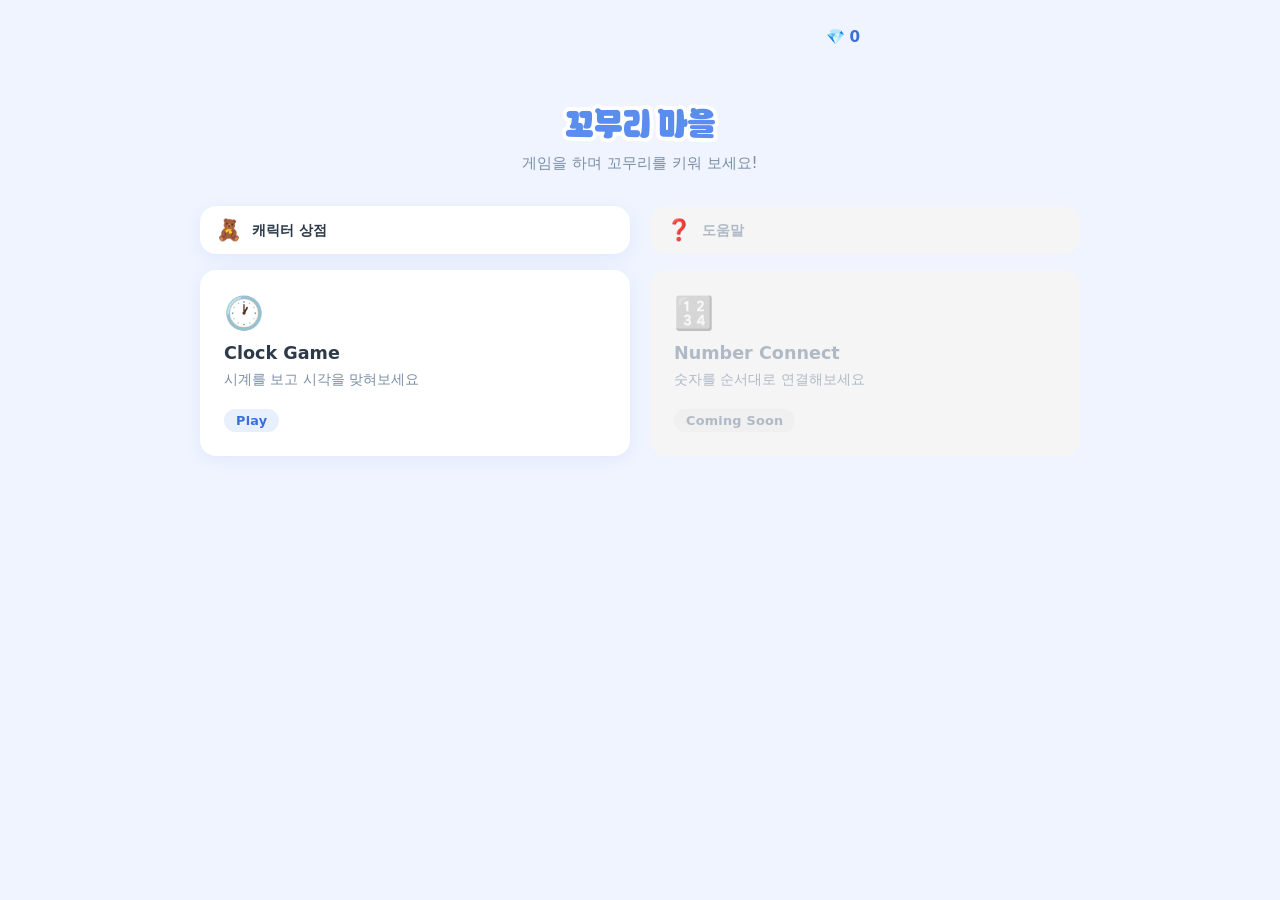
==== index.html @ cd5f7048 "convert project to ES Modules" ====
<!-- v0.1.0 : 최초 생성 - Web Games 허브 메인 화면
     v0.1.1 : 우상단 Gold 표시 추가
     v0.1.2 : 캐릭터 상점 카드 추가
     v0.1.3 : 상단 퀵버튼 영역 추가(캐릭터 상점, 도움말), 게임 카드 목록 분리
     v0.1.4 : Refactor_공통 Sticky Header 적용 -->
<!DOCTYPE html>
<html lang="ko">
<head>
  <meta charset="UTF-8" />
  <meta name="viewport" content="width=device-width, initial-scale=1.0" />
  <title>Web Games</title>
  <link rel="stylesheet" href="shared/header.css" />
  <link rel="stylesheet" href="style.css" />
</head>
<body>

  <!-- 전체 페이지를 감싸는 래퍼 (PC 가운데 정렬용) -->
  <div class="wrapper">

    <!-- 헤더 영역: 제목 + 설명 -->
    <header class="site-header">
      <h1 class="site-title">꼬무리 마을</h1>
      <p class="site-desc">게임을 하며 꼬무리를 키워 보세요!</p>
    </header>

    <!-- 상단 퀵버튼: 캐릭터 상점 + 도움말 (게임 카드 절반 높이) -->
    <nav class="quick-grid">
      <a href="characters/character-shop.html" class="quick-btn quick-btn--active">
        <span class="quick-btn__icon">🧸</span>
        <span class="quick-btn__label">캐릭터 상점</span>
      </a>
      <button type="button" class="quick-btn quick-btn--soon" id="btn-help">
        <span class="quick-btn__icon">❓</span>
        <span class="quick-btn__label">도움말</span>
      </button>
    </nav>

    <!-- 게임 카드 목록 -->
    <main class="card-grid">

      <!-- Clock Game: 단계 선택 화면으로 이동 -->
      <a href="games/clock/select.html" class="card card--active">
        <div class="card__icon" aria-hidden="true">🕐</div>
        <h2 class="card__title">Clock Game</h2>
        <p class="card__desc">시계를 보고 시각을 맞혀보세요</p>
        <span class="card__badge card__badge--play">Play</span>
      </a>

      <!-- Number Connect: 아직 준비 중 -->
      <div class="card card--soon" aria-disabled="true">
        <div class="card__icon" aria-hidden="true">🔢</div>
        <h2 class="card__title">Number Connect</h2>
        <p class="card__desc">숫자를 순서대로 연결해보세요</p>
        <span class="card__badge card__badge--soon">Coming Soon</span>
      </div>

    </main>

  </div><!-- /.wrapper -->

  <script type="module" src="index.js"></script>

</body>
</html>
---- shared/header.css ----
/* v0.1.0 : 최초 생성 - 공통 Sticky Header 스타일 */

/* ===========================
   공통 Sticky Header
=========================== */

.shared-header {
  position: fixed;
  top: 0;
  left: 0;
  z-index: 500;
  width: 100%;
  height: 8.33vh;
  display: flex;
  align-items: center;
  background: rgba(240, 244, 255, 0.1); /* #f0f4ff 반투명 */
  backdrop-filter: blur(8px);
  -webkit-backdrop-filter: blur(8px);
  box-sizing: border-box;
}

.shared-header__content {
  width: 100%;
  max-width: 480px;
  margin: 0 auto;
  padding: 0 1.25rem;
  display: flex;
  justify-content: flex-end;
}

/* Gold 표시: 아이콘 왼쪽, 숫자 오른쪽 */
.shared-header__gold {
  display: flex;
  align-items: center;
  gap: 0.25rem;
  font-weight: 700;
  font-size: 0.95rem;
  color: #3a6fdb; /* --color-primary-dark */
}

.shared-header__gold-value {
  font-variant-numeric: tabular-nums;
}
---- style.css ----
/* v0.1.0 : 최초 생성 - Web Games 허브 메인 스타일
   v0.1.1 : 우상단 Gold 표시 추가
   v0.1.2 : 상단 퀵버튼 스타일 추가
   v0.1.3 : global-gold 제거 (공통 헤더로 이전) */

/* ===========================
   1. 전역 초기화 & 기본 변수
=========================== */
*, *::before, *::after {
  box-sizing: border-box;
  margin: 0;
  padding: 0;
}

:root {
  /* 컬러 팔레트 */
  --color-bg: #f0f4ff;          /* 연한 파랑 배경 */
  --color-surface: #ffffff;     /* 카드 배경 */
  --color-primary: #5b8dee;     /* 포인트 블루 */
  --color-primary-dark: #3a6fdb;
  --color-text: #2d3a4a;        /* 기본 텍스트 */
  --color-text-muted: #7a8fa6;  /* 보조 텍스트 */
  --color-soon-bg: #f5f5f5;     /* Coming Soon 카드 배경 */
  --color-soon-text: #b0bac6;   /* Coming Soon 흐린 텍스트 */
  --color-badge-play: #e8f0fe;  /* Play 뱃지 배경 */
  --color-badge-soon: #f0f0f0;  /* Soon 뱃지 배경 */

  /* 타이포그래피 */
  --font-base: 'Segoe UI', system-ui, sans-serif;
  --font-size-base: 1rem;       /* 16px */

  /* 레이아웃 */
  --max-width: 480px;           /* 모바일 기준 최대 너비, PC에서 확장 */
  --padding-x: 1.25rem;         /* 좌우 여백 */
  --card-radius: 1rem;
  --card-shadow: 0 4px 16px rgba(91, 141, 238, 0.10);
  --card-shadow-hover: 0 8px 24px rgba(91, 141, 238, 0.20);
}

@font-face {
  font-family: 'KERISKEDU';
  src: url('assets/fonts/KERISKEDU_B.woff2') format('woff2');
  font-weight: 700;
}

/* ===========================
   2. 기본 바디 & 레이아웃
=========================== */
body {
  font-family: var(--font-base);
  font-size: var(--font-size-base);
  color: var(--color-text);
  background-color: var(--color-bg);
  min-height: 100vh;
  padding: calc(8.33vh + 2rem) var(--padding-x) 3rem;
  touch-action: manipulation;
}

/* PC에서 가운데 정렬: 최대 너비 제한 후 auto margin */
.wrapper {
  max-width: var(--max-width);
  margin: 0 auto;
}

/* ===========================
   3. 헤더 (제목 + 설명)
=========================== */
.site-header {
  text-align: center;
  margin-bottom: 2rem;
}

.site-title {
  font-family: 'KERISKEDU', var(--font-base);
  font-size: 2rem;
  font-weight: 800;
  letter-spacing: -0.5px;
  color: var(--color-primary);
  line-height: 1.2;
  -webkit-text-stroke: 0.5rem #fff;
  paint-order: stroke fill;
}

.site-desc {
  margin-top: 0.5rem;
  font-size: 0.95rem;
  color: var(--color-text-muted);
}

/* ===========================
   4. 게임 카드 그리드
=========================== */

/* 모바일: 카드 세로 배치 */
.card-grid {
  display: flex;
  flex-direction: column;
  gap: 1rem;
}

/* PC (480px 이상): 카드 가로 배치 */
@media (min-width: 480px) {
  :root {
    --max-width: 880px; /* PC에서는 더 넓게 */
  }

  .card-grid {
    flex-direction: row;
    gap: 1.25rem;
  }

  /* 카드 너비를 균등 분배 */
  .card {
    flex: 1;
  }
}

/* ===========================
   5. 카드 공통 스타일
=========================== */
.card {
  display: flex;
  flex-direction: column;
  align-items: flex-start;
  gap: 0.4rem;
  background: var(--color-surface);
  border-radius: var(--card-radius);
  box-shadow: var(--card-shadow);
  padding: 1.5rem;
  text-decoration: none;
  color: inherit;
  transition: box-shadow 0.2s, transform 0.2s;
}

/* 아이콘 */
.card__icon {
  font-size: 2rem;
  margin-bottom: 0.25rem;
}

/* 카드 제목 */
.card__title {
  font-size: 1.1rem;
  font-weight: 700;
  color: var(--color-text);
}

/* 카드 설명 */
.card__desc {
  font-size: 0.875rem;
  color: var(--color-text-muted);
  line-height: 1.5;
}

/* 뱃지 공통 */
.card__badge {
  display: inline-block;
  margin-top: 0.75rem;
  padding: 0.25rem 0.75rem;
  border-radius: 999px;
  font-size: 0.8rem;
  font-weight: 600;
  letter-spacing: 0.02em;
}

/* ===========================
   6. 카드 상태별 스타일
=========================== */

/* 활성 카드 (클릭 가능) */
.card--active:hover,
.card--active:focus-visible {
  box-shadow: var(--card-shadow-hover);
  transform: translateY(-3px);
  outline: none;
}

.card--active:focus-visible {
  outline: 3px solid var(--color-primary);
  outline-offset: 3px;
}

/* Play 뱃지 */
.card__badge--play {
  background: var(--color-badge-play);
  color: var(--color-primary-dark);
}

/* Coming Soon 카드: 비활성 느낌 */
.card--soon {
  background: var(--color-soon-bg);
  box-shadow: none;
  cursor: default;
}

.card--soon .card__title,
.card--soon .card__desc {
  color: var(--color-soon-text);
}

.card--soon .card__icon {
  filter: grayscale(1) opacity(0.4);
}

/* Coming Soon 뱃지 */
.card__badge--soon {
  background: var(--color-badge-soon);
  color: var(--color-soon-text);
}

/* ===========================
   7. 상단 퀵버튼 (캐릭터 상점 / 도움말)
=========================== */

/* 게임 카드와 동일한 가로 배치, 높이만 절반 */
.quick-grid {
  display: flex;
  gap: 1rem;
  margin-bottom: 1rem;
}

@media (min-width: 480px) {
  .quick-grid {
    gap: 1.25rem;
  }
}

.quick-btn {
  flex: 1;
  display: flex;
  align-items: center;
  gap: 0.6rem;
  padding: 0.75rem 1rem;
  background: var(--color-surface);
  border-radius: var(--card-radius);
  box-shadow: var(--card-shadow);
  text-decoration: none;
  color: var(--color-text);
  font-family: var(--font-base);
  font-size: 0.95rem;
  font-weight: 700;
  border: none;
  cursor: pointer;
  transition: box-shadow 0.2s, transform 0.2s;
}

.quick-btn__icon {
  font-size: 1.3rem;
}

.quick-btn__label {
  font-size: 0.9rem;
  font-weight: 700;
}

.quick-btn--active:hover,
.quick-btn--active:focus-visible {
  box-shadow: var(--card-shadow-hover);
  transform: translateY(-2px);
  outline: none;
}

.quick-btn--soon {
  background: var(--color-soon-bg);
  box-shadow: none;
  color: var(--color-soon-text);
  cursor: default;
}
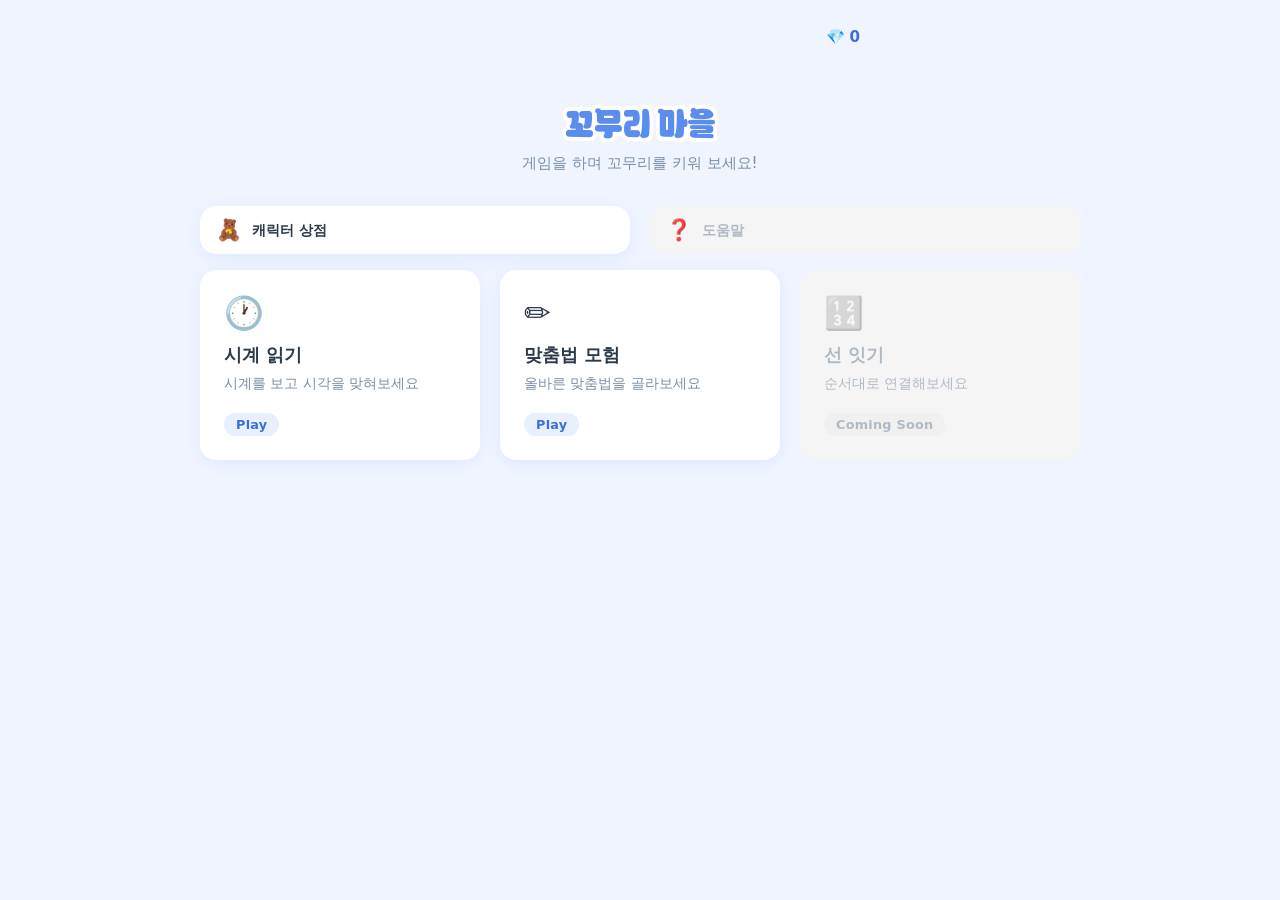
==== commit 737d83ff: "add Spelling Game card to main" ====
--- a/index.html
+++ b/index.html
@@ -1,8 +1,4 @@
-<!-- v0.1.0 : 최초 생성 - Web Games 허브 메인 화면
-     v0.1.1 : 우상단 Gold 표시 추가
-     v0.1.2 : 캐릭터 상점 카드 추가
-     v0.1.3 : 상단 퀵버튼 영역 추가(캐릭터 상점, 도움말), 게임 카드 목록 분리
-     v0.1.4 : Refactor_공통 Sticky Header 적용 -->
+<!-- v0.1.5 : 맞춤법 게임 카드 추가 (Clock Game 다음, Number Connect 앞) -->
 <!DOCTYPE html>
 <html lang="ko">
 <head>
@@ -41,16 +37,24 @@
       <!-- Clock Game: 단계 선택 화면으로 이동 -->
       <a href="games/clock/select.html" class="card card--active">
         <div class="card__icon" aria-hidden="true">🕐</div>
-        <h2 class="card__title">Clock Game</h2>
+        <h2 class="card__title">시계 읽기</h2>
         <p class="card__desc">시계를 보고 시각을 맞혀보세요</p>
         <span class="card__badge card__badge--play">Play</span>
       </a>
 
-      <!-- Number Connect: 아직 준비 중 -->
+      <!-- [신규] Spelling Game: 단계 선택 화면으로 이동 -->
+      <a href="games/spelling/select.html" class="card card--active">
+        <div class="card__icon" aria-hidden="true">✏️</div>
+        <h2 class="card__title">맞춤법 모험</h2>
+        <p class="card__desc">올바른 맞춤법을 골라보세요</p>
+        <span class="card__badge card__badge--play">Play</span>
+      </a>
+
+      <!-- Number Connect: 아직 준비 중 (항상 마지막 위치 유지) -->
       <div class="card card--soon" aria-disabled="true">
         <div class="card__icon" aria-hidden="true">🔢</div>
-        <h2 class="card__title">Number Connect</h2>
-        <p class="card__desc">숫자를 순서대로 연결해보세요</p>
+        <h2 class="card__title">선 잇기</h2>
+        <p class="card__desc">순서대로 연결해보세요</p>
         <span class="card__badge card__badge--soon">Coming Soon</span>
       </div>
 
@@ -61,4 +65,4 @@
   <script type="module" src="index.js"></script>
 
 </body>
-</html>
+</html>
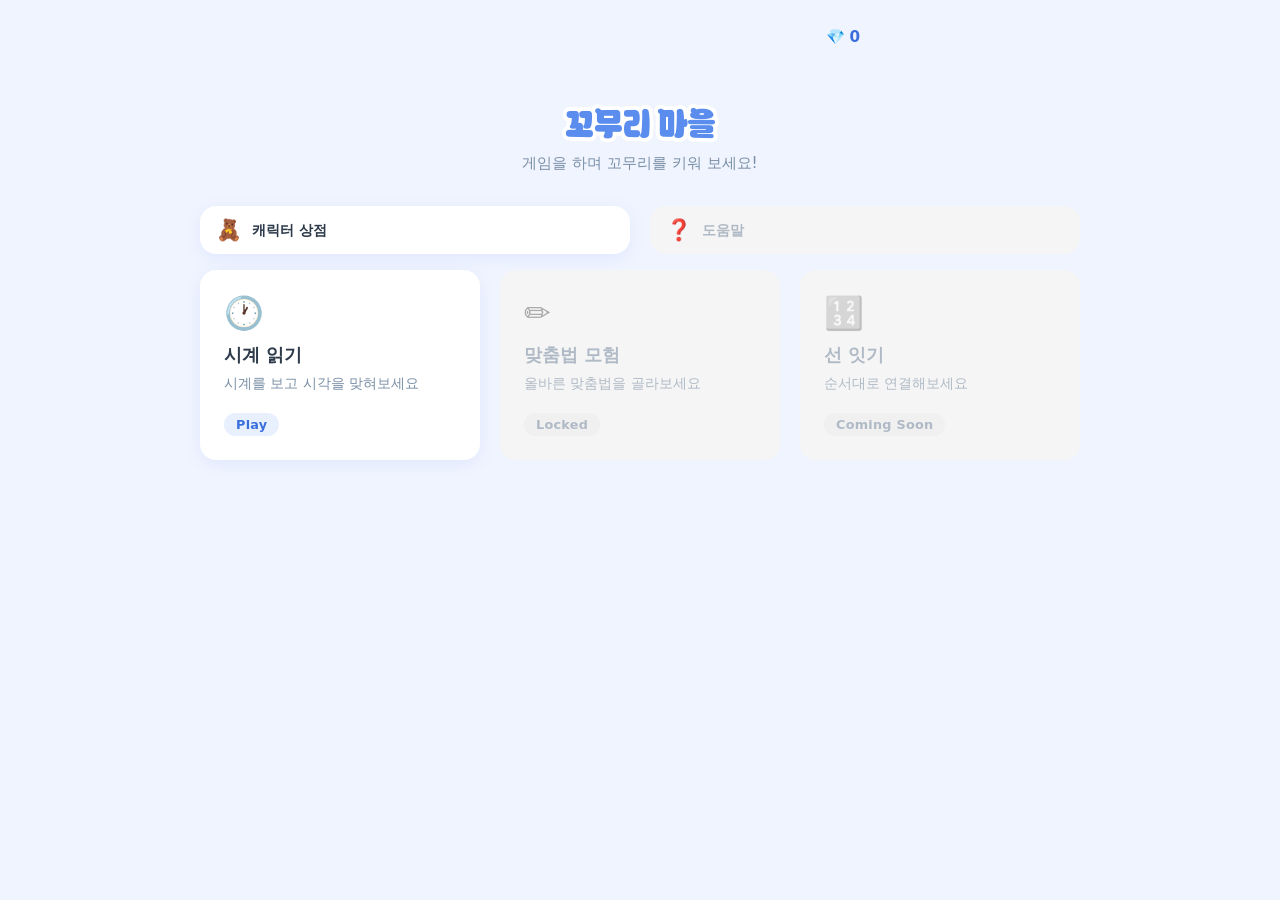
==== commit 8649dbdf: "add conditional unlock for Spelling Adventure card" ====
--- a/index.html
+++ b/index.html
@@ -1,4 +1,4 @@
-<!-- v0.1.5 : 맞춤법 게임 카드 추가 (Clock Game 다음, Number Connect 앞) -->
+<!-- v0.1.6 : 맞춤법 모험 카드 조건부 활성화(캐릭터 등록 시) + 안내 모달 추가, 게임 이름/설명 반영 -->
 <!DOCTYPE html>
 <html lang="ko">
 <head>
@@ -34,7 +34,7 @@
     <!-- 게임 카드 목록 -->
     <main class="card-grid">
 
-      <!-- Clock Game: 단계 선택 화면으로 이동 -->
+      <!-- 시계 읽기: 단계 선택 화면으로 이동 -->
       <a href="games/clock/select.html" class="card card--active">
         <div class="card__icon" aria-hidden="true">🕐</div>
         <h2 class="card__title">시계 읽기</h2>
@@ -42,15 +42,15 @@
         <span class="card__badge card__badge--play">Play</span>
       </a>
 
-      <!-- [신규] Spelling Game: 단계 선택 화면으로 이동 -->
-      <a href="games/spelling/select.html" class="card card--active">
+      <!-- 맞춤법 모험: 캐릭터 등록 여부에 따라 index.js가 활성/비활성 클래스를 토글 (기본은 잠김 상태) -->
+      <a href="games/spelling/select.html" class="card card--soon" id="card-spelling" aria-disabled="true">
         <div class="card__icon" aria-hidden="true">✏️</div>
         <h2 class="card__title">맞춤법 모험</h2>
         <p class="card__desc">올바른 맞춤법을 골라보세요</p>
-        <span class="card__badge card__badge--play">Play</span>
+        <span class="card__badge card__badge--soon" id="card-spelling-badge">Locked</span>
       </a>
 
-      <!-- Number Connect: 아직 준비 중 (항상 마지막 위치 유지) -->
+      <!-- 선 잇기: 아직 준비 중 (항상 마지막 위치 유지) -->
       <div class="card card--soon" aria-disabled="true">
         <div class="card__icon" aria-hidden="true">🔢</div>
         <h2 class="card__title">선 잇기</h2>
@@ -62,6 +62,14 @@
 
   </div><!-- /.wrapper -->
 
+  <!-- 잠김 안내 모달: hidden 속성으로 표시/숨김 제어 -->
+  <div class="modal-overlay" id="lock-modal" hidden>
+    <div class="modal-card" role="dialog" aria-modal="true" aria-labelledby="lock-modal-text">
+      <p class="modal-card__text" id="lock-modal-text">나의 꼬무리가 있어야 해요.</p>
+      <button type="button" class="modal-card__btn" id="lock-modal-close">확인</button>
+    </div>
+  </div>
+
   <script type="module" src="index.js"></script>
 
 </body>
--- a/style.css
+++ b/style.css
@@ -1,7 +1,4 @@
-/* v0.1.0 : 최초 생성 - Web Games 허브 메인 스타일
-   v0.1.1 : 우상단 Gold 표시 추가
-   v0.1.2 : 상단 퀵버튼 스타일 추가
-   v0.1.3 : global-gold 제거 (공통 헤더로 이전) */
+/* v0.1.4 : 잠김 안내 모달 스타일 추가 */
 
 /* ===========================
    1. 전역 초기화 & 기본 변수
@@ -266,3 +263,64 @@
   color: var(--color-soon-text);
   cursor: default;
 }
+
+
+/* ===========================
+   8. 잠김 안내 모달 (맞춤법 모험 카드)
+=========================== */
+
+/* 화면 전체를 덮는 반투명 배경 */
+.modal-overlay {
+  position: fixed;
+  inset: 0;
+  z-index: 1000;
+  display: flex;
+  align-items: center;
+  justify-content: center;
+  background: rgba(45, 58, 74, 0.45);
+}
+
+/* hidden 속성이 display:flex에 덮이지 않도록 명시 */
+.modal-overlay[hidden] {
+  display: none;
+}
+
+/* 카드 레이아웃: 시계 게임 learning-modal__card와 동일 */
+.modal-card {
+  background: var(--color-surface);
+  border-radius: 1rem;
+  box-shadow: 0 8px 32px rgba(91, 141, 238, 0.18);
+  padding: 1.5rem 2rem;
+  text-align: center;
+  display: flex;
+  flex-direction: column;
+  gap: 0.5rem;
+  width: min(280px, 82vw);
+}
+
+.modal-card__text {
+  font-size: 1.1rem;
+  font-weight: 700;
+  color: var(--color-text);
+}
+
+/* 닫기 버튼: 포인트 블루 알약형 */
+.modal-card__btn {
+  margin-top: 0.5rem;
+  padding: 0.6rem 1rem;
+  border: none;
+  border-radius: 999px;
+  background: var(--color-primary);
+  color: #fff;
+  font-family: var(--font-base);
+  font-size: 0.95rem;
+  font-weight: 700;
+  cursor: pointer;
+  transition: background 0.2s;
+}
+
+.modal-card__btn:hover,
+.modal-card__btn:focus-visible {
+  background: var(--color-primary-dark);
+  outline: none;
+}
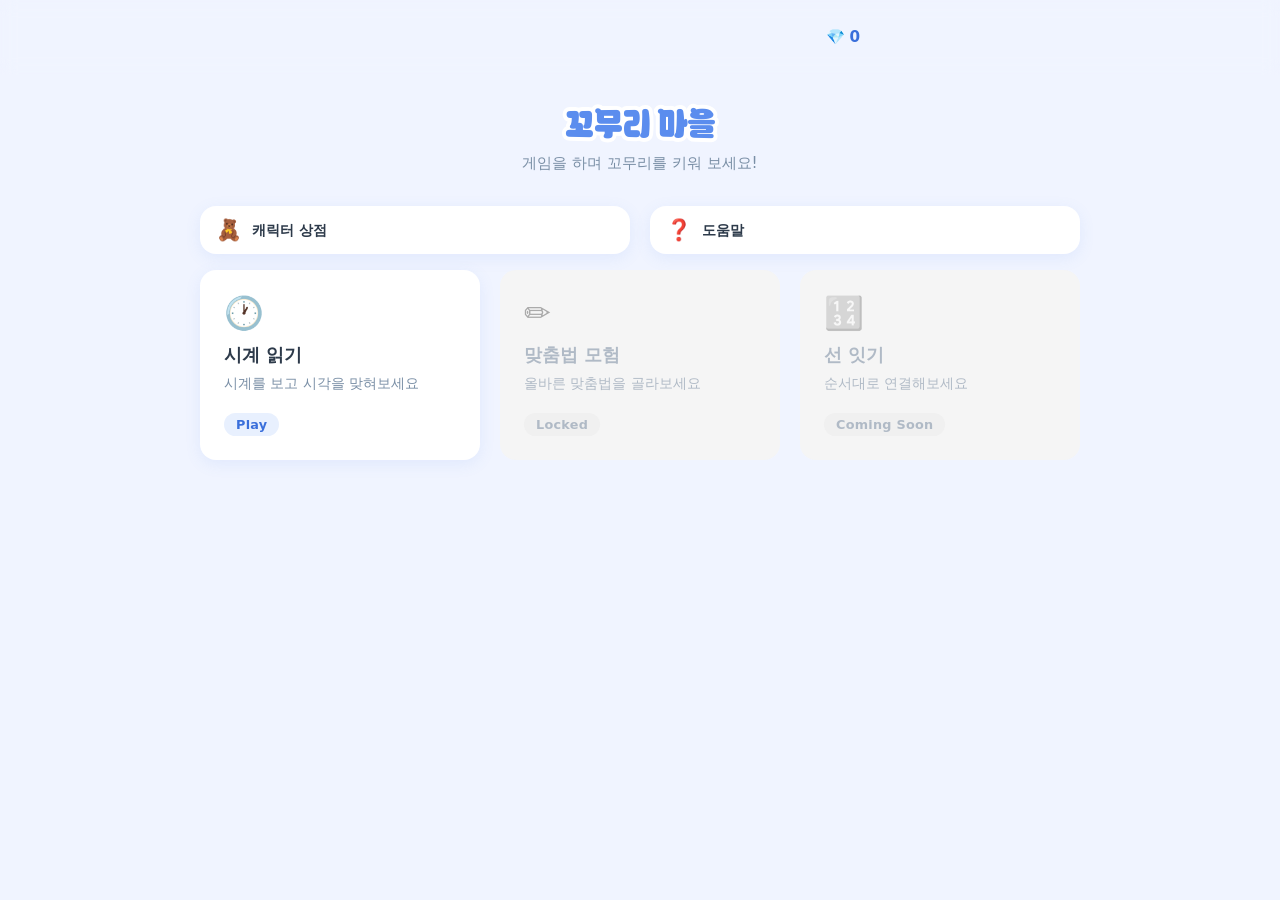
==== commit f52aaaee: "Implement Help Page And Character Import" ====
--- a/index.html
+++ b/index.html
@@ -1,5 +1,5 @@
-<!-- v0.1.6 : 맞춤법 모험 카드 조건부 활성화(캐릭터 등록 시) + 안내 모달 추가, 게임 이름/설명 반영 -->
-<!DOCTYPE html>
+<!-- v0.1.8 : 도움말 카드 활성화 (help/help.html 링크) -->
+ <!DOCTYPE html>
 <html lang="ko">
 <head>
   <meta charset="UTF-8" />
@@ -16,7 +16,7 @@
     <!-- 헤더 영역: 제목 + 설명 -->
     <header class="site-header">
       <h1 class="site-title">꼬무리 마을</h1>
-      <p class="site-desc">게임을 하며 꼬무리를 키워 보세요!</p>
+      <p class="site-desc" id="site-desc">게임을 하며 꼬무리를 키워 보세요!</p>
     </header>
 
     <!-- 상단 퀵버튼: 캐릭터 상점 + 도움말 (게임 카드 절반 높이) -->
@@ -25,10 +25,11 @@
         <span class="quick-btn__icon">🧸</span>
         <span class="quick-btn__label">캐릭터 상점</span>
       </a>
-      <button type="button" class="quick-btn quick-btn--soon" id="btn-help">
+
+      <a href="help/help.html" class="quick-btn quick-btn--active">
         <span class="quick-btn__icon">❓</span>
         <span class="quick-btn__label">도움말</span>
-      </button>
+      </a>
     </nav>
 
     <!-- 게임 카드 목록 -->
